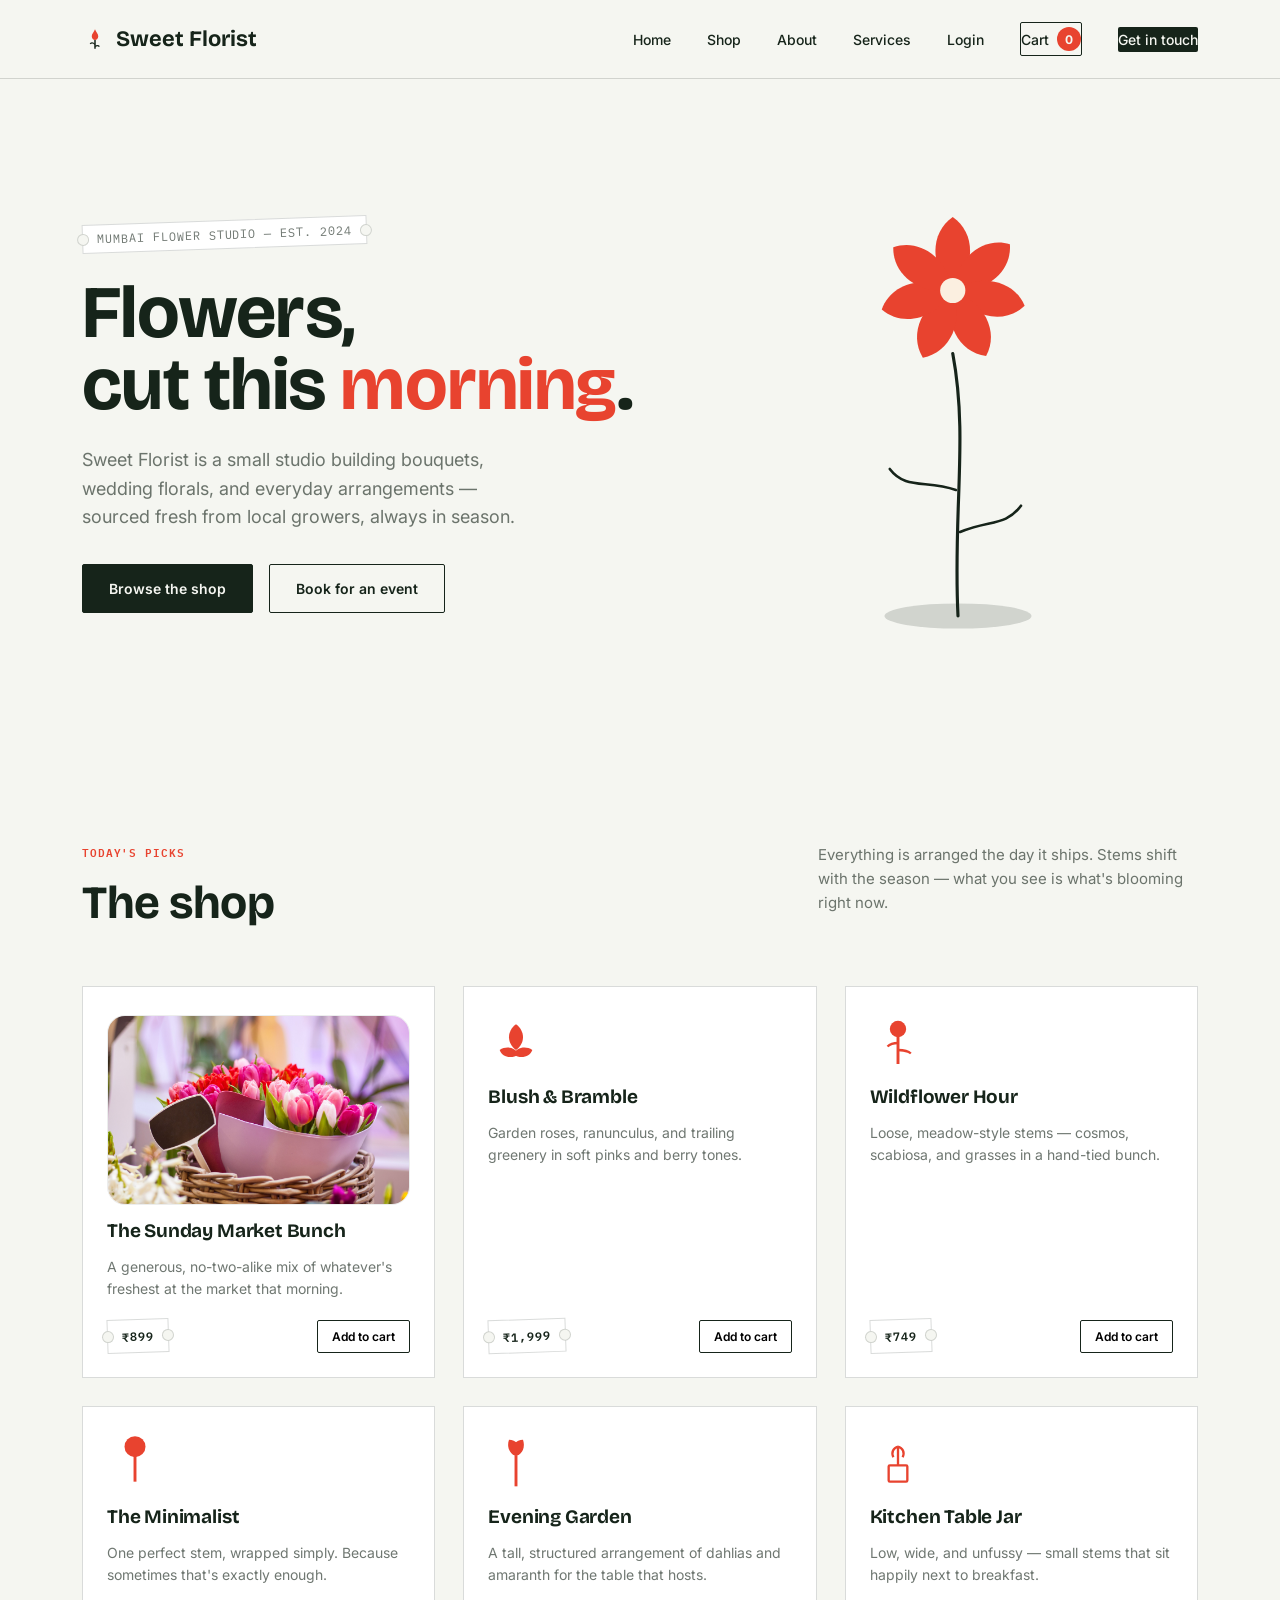
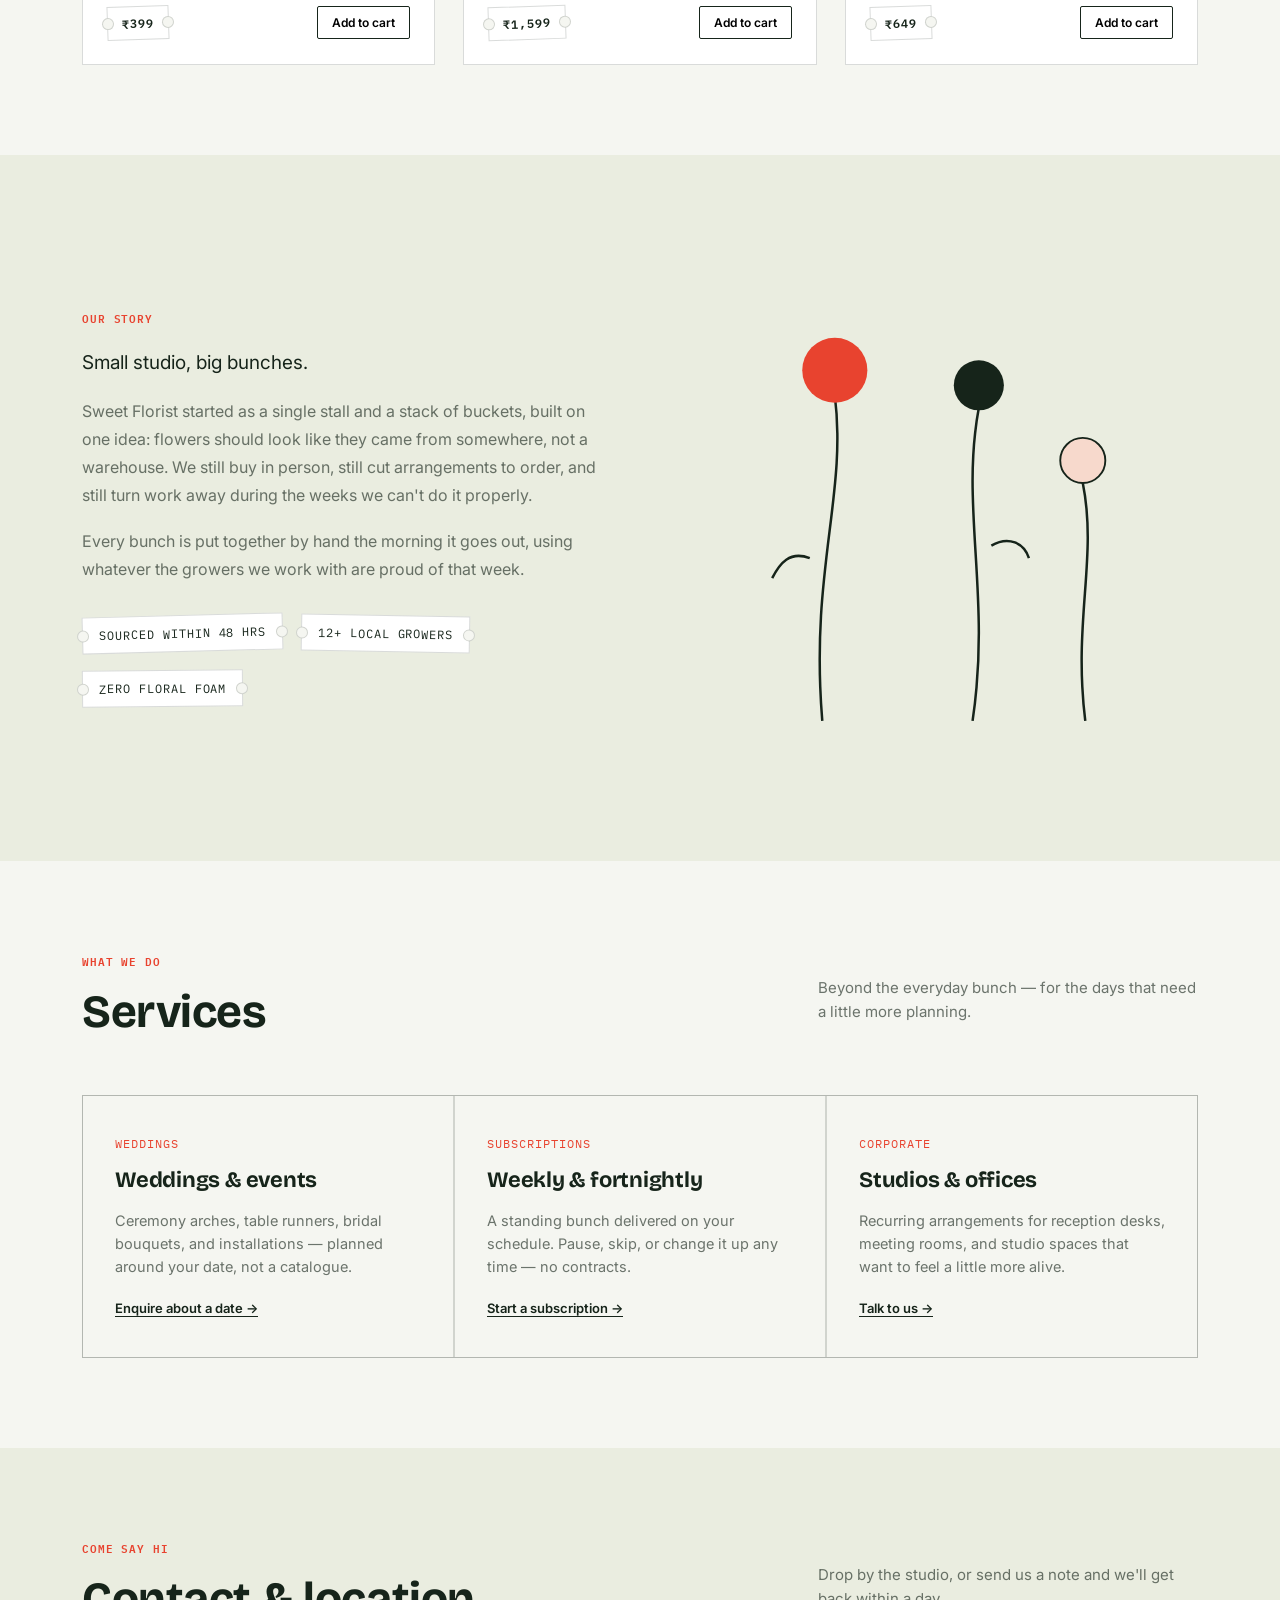
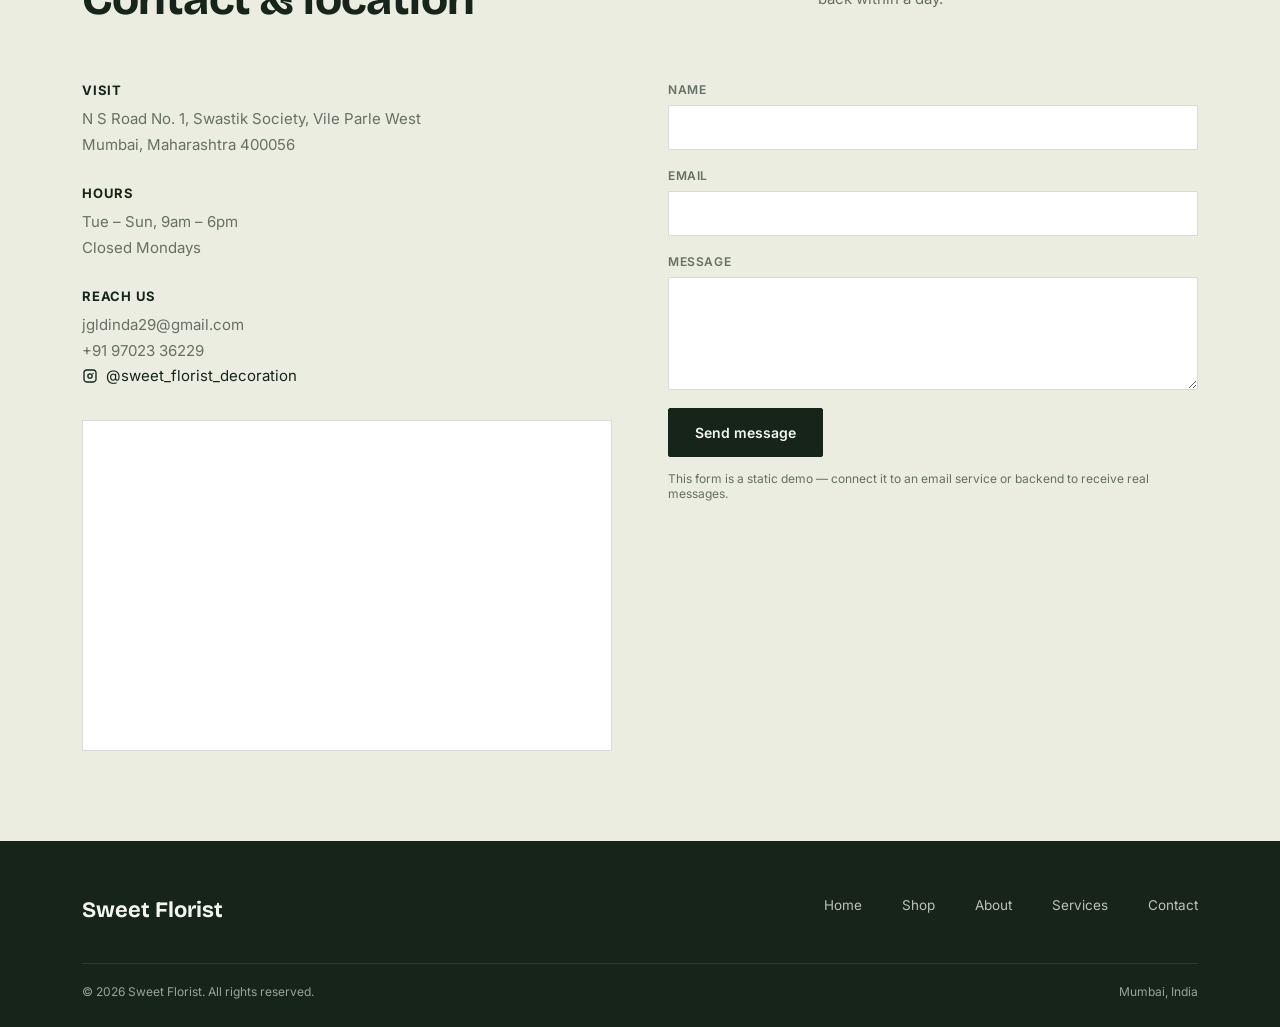
==== index.html @ b5323faa "Flower_Frontend Page" ====
<!DOCTYPE html>
<html lang="en">
<head>
<meta charset="UTF-8">
<meta name="viewport" content="width=device-width, initial-scale=1.0">
<title>Sweet Florist — Flowers, cut this morning</title>
<link rel="preconnect" href="https://fonts.googleapis.com">
<link rel="preconnect" href="https://fonts.gstatic.com" crossorigin>
<link href="https://fonts.googleapis.com/css2?family=Bricolage+Grotesque:opsz,wght@12..96,400..800&family=Inter:wght@400;500;600&family=IBM+Plex+Mono:wght@500;600&display=swap" rel="stylesheet">
<style>
  :root{
    --paper: #F5F6F1;
    --paper-alt: #EAEDE0;
    --ink: #16241A;
    --ink-soft: rgba(22,36,26,0.62);
    --accent: #E8432F;
    --accent-soft: #F7D9CC;
    --line: rgba(22,36,26,0.16);
    --white: #FFFFFF;
    --radius: 2px;
  }
  *{box-sizing:border-box;}
  html{scroll-behavior:smooth;}
  body{
    margin:0;
    background:var(--paper);
    color:var(--ink);
    font-family:'Inter',sans-serif;
    -webkit-font-smoothing:antialiased;
  }
  h1,h2,h3{
    font-family:'Bricolage Grotesque',sans-serif;
    margin:0;
    letter-spacing:-0.01em;
  }
  .mono{
    font-family:'IBM Plex Mono',monospace;
    text-transform:uppercase;
    letter-spacing:0.08em;
  }
  a{color:inherit;text-decoration:none;}
  img,svg{display:block;max-width:100%;}
  .wrap{max-width:1180px;margin:0 auto;padding:0 32px;}
  @media(max-width:640px){.wrap{padding:0 20px;}}

  /* reduced motion */
  @media (prefers-reduced-motion: reduce){
    *{animation-duration:0.001ms !important; transition-duration:0.001ms !important; scroll-behavior:auto !important;}
  }

  /* ---------- NAV ---------- */
  header{
    position:sticky;top:0;z-index:50;
    background:rgba(245,246,241,0.88);
    backdrop-filter:blur(8px);
    border-bottom:1px solid var(--line);
  }
  nav.wrap{
    display:flex;align-items:center;justify-content:space-between;
    height:78px;
  }
  .logo{
    font-family:'Bricolage Grotesque',sans-serif;
    font-weight:700;font-size:22px;
    display:flex;align-items:center;gap:8px;
  }
  .logo svg{width:26px;height:26px;}
  .nav-links{display:flex;gap:36px;align-items:center;}
  .nav-links a{
    font-size:14px;font-weight:500;color:var(--ink);
    position:relative;padding:4px 0;
  }
  .nav-links a::after{
    content:'';position:absolute;left:0;bottom:0;width:0;height:1.5px;
    background:var(--accent);transition:width .25s ease;
  }
  .nav-links a:hover::after{width:100%;}
  .nav-cta{
    background:var(--ink);color:var(--paper) !important;
    padding:10px 20px;border-radius:var(--radius);
    font-size:14px;font-weight:600;
  }
  .nav-cta:hover{background:var(--accent);color:var(--white) !important;}
  .cart-link{
    display:inline-flex;
    align-items:center;
    gap:8px;
    padding:10px 14px;
    border:1px solid var(--ink);
    border-radius:var(--radius);
    background:transparent;
    color:var(--ink);
    cursor:pointer;
    transition:transform .2s ease, background .2s ease;
  }
  .cart-link:hover{background:rgba(232,67,47,0.08);transform:translateY(-1px);}
  .cart-count{
    min-width:24px;
    height:24px;
    display:inline-flex;
    align-items:center;
    justify-content:center;
    border-radius:999px;
    background:var(--accent);
    color:var(--paper);
    font-size:12px;
    font-weight:700;
  }
  .burger{display:none;background:none;border:none;cursor:pointer;padding:6px;}
  .burger svg{width:24px;height:24px;}
  .mobile-menu{
    display:none;flex-direction:column;gap:0;
    background:var(--paper);border-bottom:1px solid var(--line);
  }
  .mobile-menu.open{display:flex;}
  .mobile-menu a{
    padding:16px 20px;border-top:1px solid var(--line);font-size:15px;font-weight:500;
  }
  @media(max-width:820px){
    .nav-links{display:none;}
    .burger{display:block;}
  }

  /* ---------- TICKET / SIGNATURE ELEMENT ---------- */
  .ticket{
    position:relative;
    background:var(--white);
    border:1px solid var(--line);
    padding:6px 14px;
    font-size:12px;
    display:inline-flex;
    align-items:center;
    gap:8px;
  }
  .ticket::before,.ticket::after{
    content:'';position:absolute;top:50%;transform:translateY(-50%);
    width:10px;height:10px;background:var(--paper);border-radius:50%;
    border:1px solid var(--line);
  }
  .ticket::before{left:-6px;}
  .ticket::after{right:-6px;}

  /* ---------- HERO ---------- */
  .hero{padding:96px 0 80px;overflow:hidden;}
  .hero-grid{
    display:grid;grid-template-columns:1.1fr 0.9fr;gap:48px;align-items:center;
  }
  @media(max-width:900px){.hero-grid{grid-template-columns:1fr;}}
  .eyebrow-tag{
    transform:rotate(-2deg);margin-bottom:28px;color:var(--ink-soft);
  }
  .hero h1{
    font-size:clamp(42px,6vw,74px);
    line-height:0.98;
    font-weight:700;
    margin-bottom:24px;
  }
  .hero h1 em{
    font-style:normal;color:var(--accent);
  }
  .hero p.lead{
    font-size:18px;line-height:1.6;color:var(--ink-soft);max-width:460px;margin-bottom:32px;
  }
  .btn-row{display:flex;gap:16px;flex-wrap:wrap;}
  .btn{
    padding:15px 26px;font-size:14px;font-weight:600;border-radius:var(--radius);
    display:inline-flex;align-items:center;gap:8px;transition:transform .2s ease, background .2s ease;
    border:1px solid var(--ink);
  }
  .btn-primary{background:var(--ink);color:var(--paper);}
  .btn-primary:hover{background:var(--accent);border-color:var(--accent);color:var(--white);transform:translateY(-2px);}
  .btn-ghost{background:transparent;color:var(--ink);}
  .btn-ghost:hover{background:var(--ink);color:var(--paper);transform:translateY(-2px);}

  .hero-art{position:relative;display:flex;justify-content:center;}
  .hero-art svg{width:100%;max-width:420px;height:auto;}
  .bloom-anim{transform-origin:center;animation:sway 6s ease-in-out infinite;}
  @keyframes sway{
    0%,100%{transform:rotate(-1.5deg);}
    50%{transform:rotate(1.5deg);}
  }

  /* ---------- SECTION HEADERS ---------- */
  section{padding:90px 0;}
  .section-alt{background:var(--paper-alt);}
  .sec-head{
    display:flex;justify-content:space-between;align-items:flex-end;gap:24px;
    margin-bottom:56px;flex-wrap:wrap;
  }
  .sec-head h2{font-size:clamp(30px,4vw,46px);font-weight:700;}
  .sec-head p{max-width:380px;color:var(--ink-soft);font-size:15px;line-height:1.6;}
  .eyebrow{
    font-size:11px;color:var(--accent);margin-bottom:14px;display:block;font-weight:600;
  }

  /* ---------- SHOP GRID ---------- */
  .shop-grid{
    display:grid;grid-template-columns:repeat(3,1fr);gap:28px;
  }
  @media(max-width:900px){.shop-grid{grid-template-columns:repeat(2,1fr);}}
  @media(max-width:640px){.shop-grid{grid-template-columns:1fr;}}
  .product{
    background:var(--white);border:1px solid var(--line);
    padding:28px 24px 24px;display:flex;flex-direction:column;gap:14px;
    transition:transform .25s ease, box-shadow .25s ease;
    opacity:0;transform:translateY(18px);
  }
  .product.in{opacity:1;transform:translateY(0);}
  .product:hover{transform:translateY(-6px);box-shadow:0 16px 32px -20px rgba(22,36,26,0.35);}
  .product-img{width:100%;border-radius:18px;object-fit:cover;height:190px;border:1px solid rgba(22,36,26,0.08);}
  .product-icon{width:56px;height:56px;color:var(--accent);}
  .product h3{font-size:19px;font-weight:700;}
  .product p{font-size:14px;color:var(--ink-soft);line-height:1.55;margin:0;flex-grow:1;}
  .product-foot{display:flex;justify-content:space-between;align-items:center;margin-top:6px;}
  .price.ticket{transform:rotate(-2deg);font-weight:600;color:var(--ink);}
  .add-btn{
    background:none;border:1px solid var(--ink);padding:8px 14px;font-size:12px;font-weight:600;
    cursor:pointer;border-radius:var(--radius);
    font-family:'Inter',sans-serif;transition:background .2s,color .2s;
  }
  .add-btn:hover{background:var(--ink);color:var(--paper);}

  /* ---------- ABOUT ---------- */
  .about-grid{display:grid;grid-template-columns:1fr 1fr;gap:64px;align-items:center;}
  @media(max-width:900px){.about-grid{grid-template-columns:1fr;gap:40px;}}
  .about-copy p{font-size:16px;line-height:1.75;color:var(--ink-soft);margin-bottom:18px;}
  .about-copy p:first-of-type{color:var(--ink);font-size:19px;}
  .fact-tags{display:flex;flex-wrap:wrap;gap:18px;margin-top:32px;}
  .fact-tags .ticket{transform:rotate(-1.5deg);font-size:12px;padding:10px 16px;}
  .fact-tags .ticket:nth-child(2){transform:rotate(1deg);}
  .fact-tags .ticket:nth-child(3){transform:rotate(-0.5deg);}
  .about-art svg{width:100%;height:auto;}

  /* ---------- SERVICES ---------- */
  .services-grid{display:grid;grid-template-columns:repeat(3,1fr);gap:2px;background:var(--line);border:1px solid var(--line);}
  @media(max-width:900px){.services-grid{grid-template-columns:1fr;}}
  .service{background:var(--paper);padding:40px 32px;display:flex;flex-direction:column;gap:16px;transition:background .25s ease;}
  .service:hover{background:var(--white);}
  .service .num{font-family:'IBM Plex Mono',monospace;font-size:12px;color:var(--accent);}
  .service h3{font-size:22px;font-weight:700;}
  .service p{font-size:14.5px;color:var(--ink-soft);line-height:1.6;margin:0;}
  .service a.link{font-size:13px;font-weight:600;margin-top:6px;color:var(--ink);border-bottom:1px solid var(--ink);align-self:flex-start;}
  .service a.link:hover{color:var(--accent);border-color:var(--accent);}

  /* ---------- CONTACT ---------- */
  .contact-grid{display:grid;grid-template-columns:1fr 1fr;gap:56px;}
  @media(max-width:900px){.contact-grid{grid-template-columns:1fr;}}
  .contact-info p{color:var(--ink-soft);font-size:15px;line-height:1.7;margin:0 0 8px;}
  .contact-info h4{font-size:13px;text-transform:uppercase;letter-spacing:.06em;margin:28px 0 8px;color:var(--ink);}
  .contact-info h4:first-child{margin-top:0;}
  .contact-info a.social-link{display:inline-flex;align-items:center;gap:8px;color:var(--ink);text-decoration:none;}
  .contact-info a.social-link svg{width:16px;height:16px;fill:currentColor;}
  .map-box{
    margin-top:28px;border:1px solid var(--line);background:var(--white);
    aspect-ratio:16/10;position:relative;overflow:hidden;
  }
  .map-box iframe{
    width:100%;
    height:100%;
    border:0;
  }
  form{display:flex;flex-direction:column;gap:18px;}
  .field{display:flex;flex-direction:column;gap:8px;}
  .field label{font-size:12px;font-weight:600;color:var(--ink-soft);text-transform:uppercase;letter-spacing:.05em;}
  .field input,.field textarea{
    border:1px solid var(--line);background:var(--white);padding:13px 14px;
    font-family:'Inter',sans-serif;font-size:14.5px;color:var(--ink);border-radius:var(--radius);
    resize:vertical;
  }
  .field input:focus,.field textarea:focus{
    outline:2px solid var(--accent);outline-offset:1px;border-color:var(--accent);
  }
  .submit-btn{align-self:flex-start;cursor:pointer;font-family:'Inter',sans-serif;}
  .form-note{font-size:12px;color:var(--ink-soft);margin-top:-4px;}

  /* ---------- FOOTER ---------- */
  footer{background:var(--ink);color:var(--paper);padding:56px 0 28px;}
  .footer-top{display:flex;justify-content:space-between;flex-wrap:wrap;gap:32px;margin-bottom:40px;}
  .footer-logo{font-family:'Bricolage Grotesque',sans-serif;font-weight:700;font-size:22px;}
  .footer-links{display:flex;gap:40px;flex-wrap:wrap;}
  .footer-links a{font-size:13.5px;opacity:0.75;}
  .footer-links a:hover{opacity:1;color:var(--accent);}
  .footer-bottom{
    border-top:1px solid rgba(245,246,241,0.16);padding-top:20px;
    display:flex;justify-content:space-between;flex-wrap:wrap;gap:12px;
    font-size:12px;opacity:0.6;
  }

  :focus-visible{outline:2px solid var(--accent);outline-offset:2px;}
</style>
</head>
<body>

<header>
  <nav class="wrap">
    <a href="#home" class="logo" aria-label="Sweet Florist home">
      <svg viewBox="0 0 24 24" fill="none"><path d="M12 3C13 6 15 7 15 9.5C15 11.5 13.5 13 12 13C10.5 13 9 11.5 9 9.5C9 7 11 6 12 3Z" fill="currentColor" style="color:var(--accent)"/><path d="M12 13V21" stroke="currentColor" stroke-width="1.4" style="color:var(--ink)"/><path d="M12 17C10.5 15.5 8.5 15.5 7.5 16.5" stroke="currentColor" stroke-width="1.2" style="color:var(--ink)"/><path d="M12 19C13.5 17.8 15.3 17.9 16 19" stroke="currentColor" stroke-width="1.2" style="color:var(--ink)"/></svg>
      Sweet Florist
    </a>
    <div class="nav-links">
      <a href="#home">Home</a>
      <a href="#shop">Shop</a>
      <a href="#about">About</a>
      <a href="#services">Services</a>
      <a href="login.html">Login</a>
      <a href="cart.html" class="cart-link">Cart <span class="cart-count" id="cartCount">0</span></a>
      <a href="#contact" class="nav-cta">Get in touch</a>
    </div>
    <button class="burger" id="burgerBtn" aria-label="Open menu" aria-expanded="false">
      <svg viewBox="0 0 24 24" fill="none" stroke="currentColor" stroke-width="2"><path d="M4 7h16M4 12h16M4 17h16"/></svg>
    </button>
  </nav>
  <div class="mobile-menu" id="mobileMenu">
    <a href="#home">Home</a>
    <a href="#shop">Shop</a>
    <a href="#about">About</a>
    <a href="#services">Services</a>
    <a href="login.html">Login</a>
    <a href="cart.html" class="mobile-cart-link">Cart (<span id="mobileCartCount">0</span>)</a>
    <a href="#contact">Contact</a>
  </div>
</header>

<!-- ================= HERO ================= -->
<section class="hero" id="home">
  <div class="wrap hero-grid">
    <div>
      <span class="ticket eyebrow-tag mono">Mumbai flower studio — est. 2024</span>
      <h1>Flowers,<br>cut this <em>morning</em>.</h1>
      <p class="lead">Sweet Florist is a small studio building bouquets, wedding florals, and everyday arrangements — sourced fresh from local growers, always in season.</p>
      <div class="btn-row">
        <a href="#shop" class="btn btn-primary">Browse the shop</a>
        <a href="#services" class="btn btn-ghost">Book for an event</a>
      </div>
    </div>
    <div class="hero-art">
      <svg class="bloom-anim" viewBox="0 0 400 460" fill="none" xmlns="http://www.w3.org/2000/svg">
        <ellipse cx="200" cy="420" rx="70" ry="12" fill="var(--line)"/>
        <path d="M200 420 C195 320 210 250 195 170" stroke="var(--ink)" stroke-width="3" stroke-linecap="round"/>
        <path d="M198 300 C170 290 150 300 135 280" stroke="var(--ink)" stroke-width="2.5" fill="none" stroke-linecap="round"/>
        <path d="M202 340 C230 328 245 335 260 315" stroke="var(--ink)" stroke-width="2.5" fill="none" stroke-linecap="round"/>
        <g transform="translate(195,110)">
          <circle r="22" fill="var(--accent)"/>
          <path d="M0 -70 C22 -55 22 -22 0 0 C-22 -22 -22 -55 0 -70Z" fill="var(--accent)"/>
          <path d="M0 -70 C22 -55 22 -22 0 0 C-22 -22 -22 -55 0 -70Z" fill="var(--accent)" transform="rotate(51)"/>
          <path d="M0 -70 C22 -55 22 -22 0 0 C-22 -22 -22 -55 0 -70Z" fill="var(--accent)" transform="rotate(102)"/>
          <path d="M0 -70 C22 -55 22 -22 0 0 C-22 -22 -22 -55 0 -70Z" fill="var(--accent)" transform="rotate(153)"/>
          <path d="M0 -70 C22 -55 22 -22 0 0 C-22 -22 -22 -55 0 -70Z" fill="var(--accent)" transform="rotate(204)"/>
          <path d="M0 -70 C22 -55 22 -22 0 0 C-22 -22 -22 -55 0 -70Z" fill="var(--accent)" transform="rotate(255)"/>
          <path d="M0 -70 C22 -55 22 -22 0 0 C-22 -22 -22 -55 0 -70Z" fill="var(--accent)" transform="rotate(306)"/>
          <circle r="12" fill="#FBEFE0"/>
        </g>
      </svg>
    </div>
  </div>
</section>

<!-- ================= SHOP ================= -->
<section id="shop">
  <div class="wrap">
    <div class="sec-head">
      <div>
        <span class="eyebrow mono">Today's picks</span>
        <h2>The shop</h2>
      </div>
      <p>Everything is arranged the day it ships. Stems shift with the season — what you see is what's blooming right now.</p>
    </div>
    <div class="shop-grid" id="shopGrid">

      <article class="product">
        <img class="product-img" src="img/im1.jpg" alt="The Sunday Market Bunch bouquet">
        <h3>The Sunday Market Bunch</h3>
        <p>A generous, no-two-alike mix of whatever's freshest at the market that morning.</p>
        <div class="product-foot">
          <span class="ticket price mono">₹899</span>
          <button class="add-btn">Add to cart</button>
        </div>
      </article>

      <article class="product">
        <svg class="product-icon" viewBox="0 0 48 48" fill="none"><path d="M24 8c8 6 8 16 0 22-8-6-8-16 0-22Z" fill="currentColor"/><path d="M10 30c6-4 14-2 16 4-6 4-14 2-16-4Z" fill="currentColor"/><path d="M38 30c-6-4-14-2-16 4 6 4 14 2 16-4Z" fill="currentColor"/></svg>
        <h3>Blush &amp; Bramble</h3>
        <p>Garden roses, ranunculus, and trailing greenery in soft pinks and berry tones.</p>
        <div class="product-foot">
          <span class="ticket price mono">₹1,999</span>
          <button class="add-btn">Add to cart</button>
        </div>
      </article>

      <article class="product">
        <svg class="product-icon" viewBox="0 0 48 48" fill="none"><path d="M24 6v36" stroke="currentColor" stroke-width="2.5"/><circle cx="24" cy="12" r="7" fill="currentColor"/><path d="M24 24c-6 0-9 3-9 3M24 30c8 0 11 3 11 3" stroke="currentColor" stroke-width="2" fill="none"/></svg>
        <h3>Wildflower Hour</h3>
        <p>Loose, meadow-style stems — cosmos, scabiosa, and grasses in a hand-tied bunch.</p>
        <div class="product-foot">
          <span class="ticket price mono">₹749</span>
          <button class="add-btn">Add to cart</button>
        </div>
      </article>

      <article class="product">
        <svg class="product-icon" viewBox="0 0 48 48" fill="none"><path d="M24 8v32" stroke="currentColor" stroke-width="2.5"/><circle cx="24" cy="10" r="9" fill="currentColor"/></svg>
        <h3>The Minimalist</h3>
        <p>One perfect stem, wrapped simply. Because sometimes that's exactly enough.</p>
        <div class="product-foot">
          <span class="ticket price mono">₹399</span>
          <button class="add-btn">Add to cart</button>
        </div>
      </article>

      <article class="product">
        <svg class="product-icon" viewBox="0 0 48 48" fill="none"><path d="M24 44V18" stroke="currentColor" stroke-width="2.5"/><path d="M24 18c-6-2-8-8-6-14 6 0 10 5 10 10 0 2-1 3-4 4Z" fill="currentColor"/><path d="M24 18c6-2 8-8 6-14-6 0-10 5-10 10 0 2 1 3 4 4Z" fill="currentColor"/></svg>
        <h3>Evening Garden</h3>
        <p>A tall, structured arrangement of dahlias and amaranth for the table that hosts.</p>
        <div class="product-foot">
          <span class="ticket price mono">₹1,599</span>
          <button class="add-btn">Add to cart</button>
        </div>
      </article>

      <article class="product">
        <svg class="product-icon" viewBox="0 0 48 48" fill="none"><rect x="16" y="26" width="16" height="14" rx="1" stroke="currentColor" stroke-width="2"/><path d="M24 26V10M24 10c-4 1-6 5-4 9M24 10c4 1 6 5 4 9" stroke="currentColor" stroke-width="2" fill="none"/></svg>
        <h3>Kitchen Table Jar</h3>
        <p>Low, wide, and unfussy — small stems that sit happily next to breakfast.</p>
        <div class="product-foot">
          <span class="ticket price mono">₹649</span>
          <button class="add-btn">Add to cart</button>
        </div>
      </article>

    </div>
  </div>
</section>

<!-- ================= ABOUT ================= -->
<section class="section-alt" id="about">
  <div class="wrap about-grid">
    <div class="about-copy">
      <span class="eyebrow mono">Our story</span>
      <p>Small studio, big bunches.</p>
      <p>Sweet Florist started as a single stall and a stack of buckets, built on one idea: flowers should look like they came from somewhere, not a warehouse. We still buy in person, still cut arrangements to order, and still turn work away during the weeks we can't do it properly.</p>
      <p>Every bunch is put together by hand the morning it goes out, using whatever the growers we work with are proud of that week.</p>
      <div class="fact-tags">
        <span class="ticket mono">Sourced within 48 hrs</span>
        <span class="ticket mono">12+ local growers</span>
        <span class="ticket mono">Zero floral foam</span>
      </div>
    </div>
    <div class="about-art">
      <svg viewBox="0 0 420 420" fill="none" xmlns="http://www.w3.org/2000/svg">
        <rect x="0" y="0" width="420" height="420" fill="none"/>
        <g stroke="var(--ink)" stroke-width="2" fill="none">
          <path d="M120 380 C110 260 140 200 130 120"/>
          <path d="M240 380 C255 280 230 210 245 130"/>
          <path d="M330 380 C320 300 340 250 328 190"/>
        </g>
        <circle cx="130" cy="100" r="26" fill="var(--accent)"/>
        <circle cx="245" cy="112" r="20" fill="var(--ink)"/>
        <circle cx="328" cy="172" r="18" fill="var(--accent-soft)" stroke="var(--ink)" stroke-width="1.5"/>
        <path d="M110 250c-16-6-24 4-30 16" stroke="var(--ink)" stroke-width="2"/>
        <path d="M255 240c14-8 26-2 30 10" stroke="var(--ink)" stroke-width="2"/>
      </svg>
    </div>
  </div>
</section>

<!-- ================= SERVICES ================= -->
<section id="services">
  <div class="wrap">
    <div class="sec-head">
      <div>
        <span class="eyebrow mono">What we do</span>
        <h2>Services</h2>
      </div>
      <p>Beyond the everyday bunch — for the days that need a little more planning.</p>
    </div>
    <div class="services-grid">
      <div class="service">
        <span class="num mono">Weddings</span>
        <h3>Weddings &amp; events</h3>
        <p>Ceremony arches, table runners, bridal bouquets, and installations — planned around your date, not a catalogue.</p>
        <a href="#contact" class="link">Enquire about a date →</a>
      </div>
      <div class="service">
        <span class="num mono">Subscriptions</span>
        <h3>Weekly &amp; fortnightly</h3>
        <p>A standing bunch delivered on your schedule. Pause, skip, or change it up any time — no contracts.</p>
        <a href="#contact" class="link">Start a subscription →</a>
      </div>
      <div class="service">
        <span class="num mono">Corporate</span>
        <h3>Studios &amp; offices</h3>
        <p>Recurring arrangements for reception desks, meeting rooms, and studio spaces that want to feel a little more alive.</p>
        <a href="#contact" class="link">Talk to us →</a>
      </div>
    </div>
  </div>
</section>

<!-- ================= CONTACT ================= -->
<section class="section-alt" id="contact">
  <div class="wrap">
    <div class="sec-head">
      <div>
        <span class="eyebrow mono">Come say hi</span>
        <h2>Contact &amp; location</h2>
      </div>
      <p>Drop by the studio, or send us a note and we'll get back within a day.</p>
    </div>
    <div class="contact-grid">
      <div class="contact-info">
        <h4>Visit</h4>
        <p>N S Road No. 1, Swastik Society, Vile Parle West<br>Mumbai, Maharashtra 400056</p>
        <h4>Hours</h4>
        <p>Tue – Sun, 9am – 6pm<br>Closed Mondays</p>
        <h4>Reach us</h4>
        <p>jgldinda29@gmail.com<br>+91 97023 36229<br><a class="social-link" href="https://www.instagram.com/sweet_florist_decoration/" target="_blank" rel="noopener noreferrer"><svg viewBox="0 0 24 24" aria-hidden="true"><path d="M7 2C4.243 2 2 4.243 2 7v10c0 2.757 2.243 5 5 5h10c2.757 0 5-2.243 5-5V7c0-2.757-2.243-5-5-5H7zm10 2c1.654 0 3 1.346 3 3v10c0 1.654-1.346 3-3 3H7c-1.654 0-3-1.346-3-3V7c0-1.654 1.346-3 3-3h10zm-5 3.75a4.25 4.25 0 1 0 0 8.5 4.25 4.25 0 0 0 0-8.5zm0 2a2.25 2.25 0 1 1 0 4.5 2.25 2.25 0 0 1 0-4.5zm4.5-2.5a1 1 0 1 1 0 2 1 1 0 0 1 0-2z"/></svg>@sweet_florist_decoration</a></p>
        <div class="map-box" aria-label="Studio location map">
          <iframe
            src="https://maps.google.com/maps?q=19.1069627,72.8367192&z=17&output=embed"
            allowfullscreen=""
            loading="lazy"
            referrerpolicy="no-referrer-when-downgrade"
            title="Google Maps location for Sweet Florist"
          ></iframe>
        </div>
      </div>
      <form id="contactForm">
        <div class="field">
          <label for="name">Name</label>
          <input type="text" id="name" name="name" required>
        </div>
        <div class="field">
          <label for="email">Email</label>
          <input type="email" id="email" name="email" required>
        </div>
        <div class="field">
          <label for="message">Message</label>
          <textarea id="message" name="message" rows="5" required></textarea>
        </div>
        <button type="submit" class="btn btn-primary submit-btn">Send message</button>
        <p class="form-note" id="formNote">This form is a static demo — connect it to an email service or backend to receive real messages.</p>
      </form>
    </div>
  </div>
</section>

<footer>
  <div class="wrap">
    <div class="footer-top">
      <div class="footer-logo">Sweet Florist</div>
      <div class="footer-links">
        <a href="#home">Home</a>
        <a href="#shop">Shop</a>
        <a href="#about">About</a>
        <a href="#services">Services</a>
        <a href="#contact">Contact</a>
      </div>
    </div>
    <div class="footer-bottom">
      <span>© 2026 Sweet Florist. All rights reserved.</span>
      <span>Mumbai, India</span>
    </div>
  </div>
</footer>

<script>
  // Mobile menu toggle
  const burgerBtn = document.getElementById('burgerBtn');
  const mobileMenu = document.getElementById('mobileMenu');
  burgerBtn.addEventListener('click', () => {
    const isOpen = mobileMenu.classList.toggle('open');
    burgerBtn.setAttribute('aria-expanded', isOpen);
  });
  mobileMenu.querySelectorAll('a').forEach(a => {
    a.addEventListener('click', () => {
      mobileMenu.classList.remove('open');
      burgerBtn.setAttribute('aria-expanded', 'false');
    });
  });

  // Scroll reveal for product cards
  const products = document.querySelectorAll('.product');
  const observer = new IntersectionObserver((entries) => {
    entries.forEach(entry => {
      if (entry.isIntersecting) {
        entry.target.classList.add('in');
        observer.unobserve(entry.target);
      }
    });
  }, { threshold: 0.15 });
  products.forEach((p, i) => {
    p.style.transitionDelay = (i % 3) * 0.08 + 's';
    observer.observe(p);
  });

  const CART_KEY = 'sweetFloristCart';
  const cartCount = document.getElementById('cartCount');
  const mobileCartCount = document.getElementById('mobileCartCount');

  const formatPrice = amount => `₹${amount.toLocaleString('en-IN')}`;

  const loadCart = () => {
    try {
      return JSON.parse(localStorage.getItem(CART_KEY)) || [];
    } catch {
      return [];
    }
  };

  const saveCart = cart => {
    localStorage.setItem(CART_KEY, JSON.stringify(cart));
  };

  const updateCartDisplay = cart => {
    const quantity = cart.reduce((sum, item) => sum + item.quantity, 0);
    if (cartCount) cartCount.textContent = quantity;
    if (mobileCartCount) mobileCartCount.textContent = quantity;
  };

  const getProductInfo = button => {
    const card = button.closest('.product');
    if (!card) return null;
    const name = card.querySelector('h3')?.textContent?.trim() || 'Item';
    const priceText = card.querySelector('.price')?.textContent || '₹0';
    const price = Number(priceText.replace(/[^0-9]/g, '')) || 0;
    return { name, price };
  };

  const addToCart = product => {
    const cart = loadCart();
    const existing = cart.find(item => item.name === product.name);
    if (existing) {
      existing.quantity += 1;
    } else {
      cart.push({ ...product, quantity: 1 });
    }
    saveCart(cart);
    updateCartDisplay(cart);
  };

  document.querySelectorAll('.add-btn').forEach(btn => {
    btn.addEventListener('click', () => {
      const original = btn.textContent;
      const product = getProductInfo(btn);
      if (product) addToCart(product);
      btn.textContent = 'Added ✓';
      setTimeout(() => { btn.textContent = original; }, 1400);
    });
  });

  updateCartDisplay(loadCart());

  // Contact form (static demo submit)
  const form = document.getElementById('contactForm');
  const note = document.getElementById('formNote');
  form.addEventListener('submit', (e) => {
    e.preventDefault();
    note.textContent = "Thanks — this demo form doesn't send yet, but your message would go here once connected.";
    form.reset();
  });
</script>

</body>
</html>
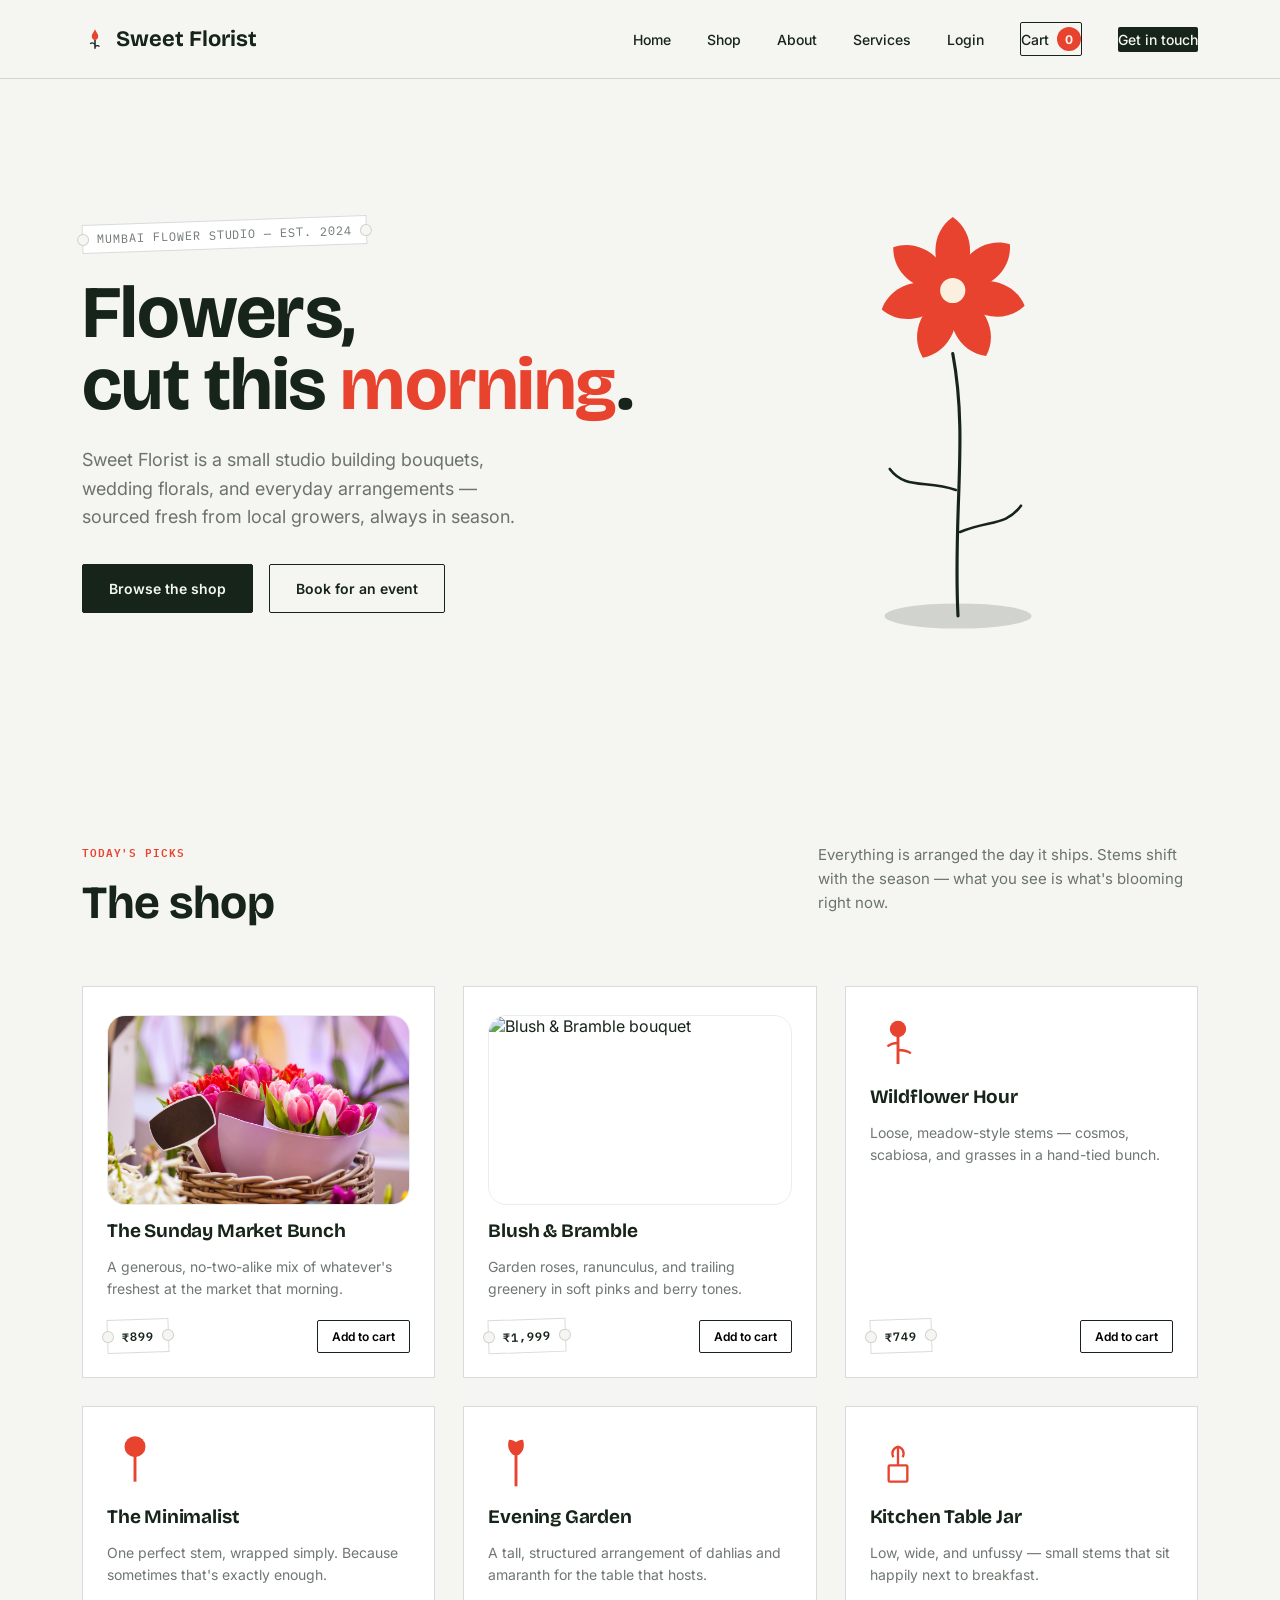
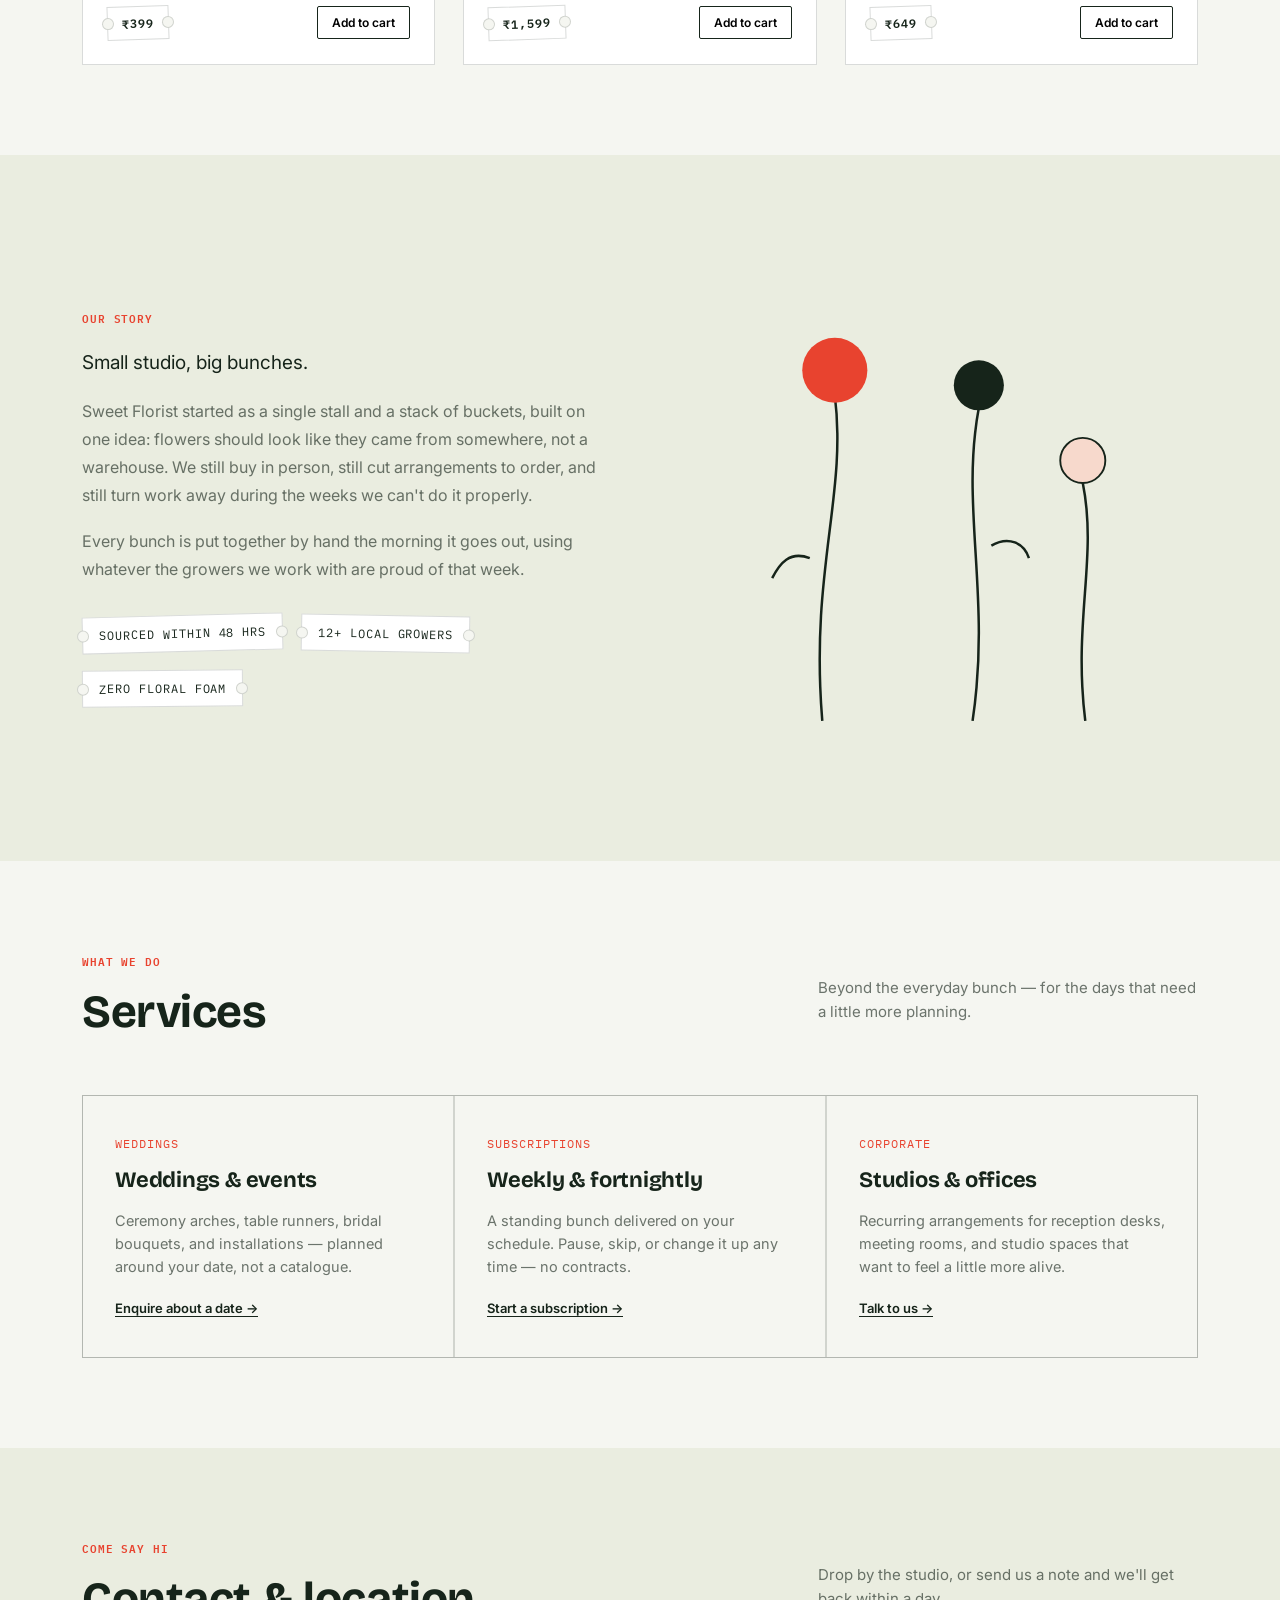
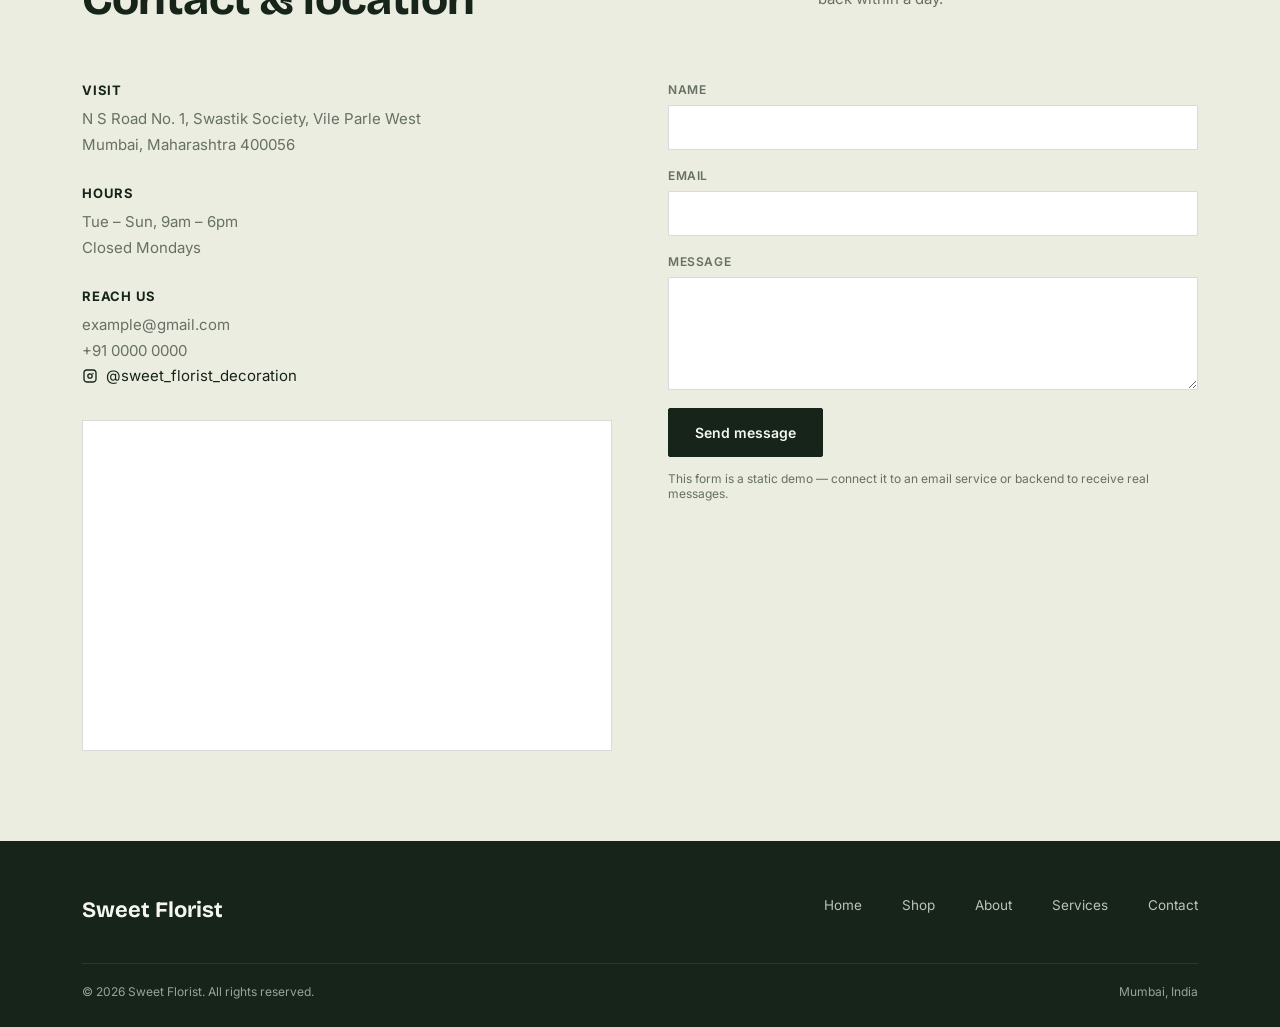
==== commit 69008da0: "Add img 2 on second cart" ====
--- a/index.html
+++ b/index.html
@@ -378,7 +378,7 @@
       </article>
 
       <article class="product">
-        <svg class="product-icon" viewBox="0 0 48 48" fill="none"><path d="M24 8c8 6 8 16 0 22-8-6-8-16 0-22Z" fill="currentColor"/><path d="M10 30c6-4 14-2 16 4-6 4-14 2-16-4Z" fill="currentColor"/><path d="M38 30c-6-4-14-2-16 4 6 4 14 2 16-4Z" fill="currentColor"/></svg>
+        <img class="product-img" src="img/im2.jpg" alt="Blush &amp; Bramble bouquet">
         <h3>Blush &amp; Bramble</h3>
         <p>Garden roses, ranunculus, and trailing greenery in soft pinks and berry tones.</p>
         <div class="product-foot">
@@ -513,7 +513,7 @@
         <h4>Hours</h4>
         <p>Tue – Sun, 9am – 6pm<br>Closed Mondays</p>
         <h4>Reach us</h4>
-        <p>jgldinda29@gmail.com<br>+91 97023 36229<br><a class="social-link" href="https://www.instagram.com/sweet_florist_decoration/" target="_blank" rel="noopener noreferrer"><svg viewBox="0 0 24 24" aria-hidden="true"><path d="M7 2C4.243 2 2 4.243 2 7v10c0 2.757 2.243 5 5 5h10c2.757 0 5-2.243 5-5V7c0-2.757-2.243-5-5-5H7zm10 2c1.654 0 3 1.346 3 3v10c0 1.654-1.346 3-3 3H7c-1.654 0-3-1.346-3-3V7c0-1.654 1.346-3 3-3h10zm-5 3.75a4.25 4.25 0 1 0 0 8.5 4.25 4.25 0 0 0 0-8.5zm0 2a2.25 2.25 0 1 1 0 4.5 2.25 2.25 0 0 1 0-4.5zm4.5-2.5a1 1 0 1 1 0 2 1 1 0 0 1 0-2z"/></svg>@sweet_florist_decoration</a></p>
+        <p>example@gmail.com<br>+91 0000 0000<br><a class="social-link" href="https://www.instagram.com/sweet_florist_decoration/" target="_blank" rel="noopener noreferrer"><svg viewBox="0 0 24 24" aria-hidden="true"><path d="M7 2C4.243 2 2 4.243 2 7v10c0 2.757 2.243 5 5 5h10c2.757 0 5-2.243 5-5V7c0-2.757-2.243-5-5-5H7zm10 2c1.654 0 3 1.346 3 3v10c0 1.654-1.346 3-3 3H7c-1.654 0-3-1.346-3-3V7c0-1.654 1.346-3 3-3h10zm-5 3.75a4.25 4.25 0 1 0 0 8.5 4.25 4.25 0 0 0 0-8.5zm0 2a2.25 2.25 0 1 1 0 4.5 2.25 2.25 0 0 1 0-4.5zm4.5-2.5a1 1 0 1 1 0 2 1 1 0 0 1 0-2z"/></svg>@sweet_florist_decoration</a></p>
         <div class="map-box" aria-label="Studio location map">
           <iframe
             src="https://maps.google.com/maps?q=19.1069627,72.8367192&z=17&output=embed"
